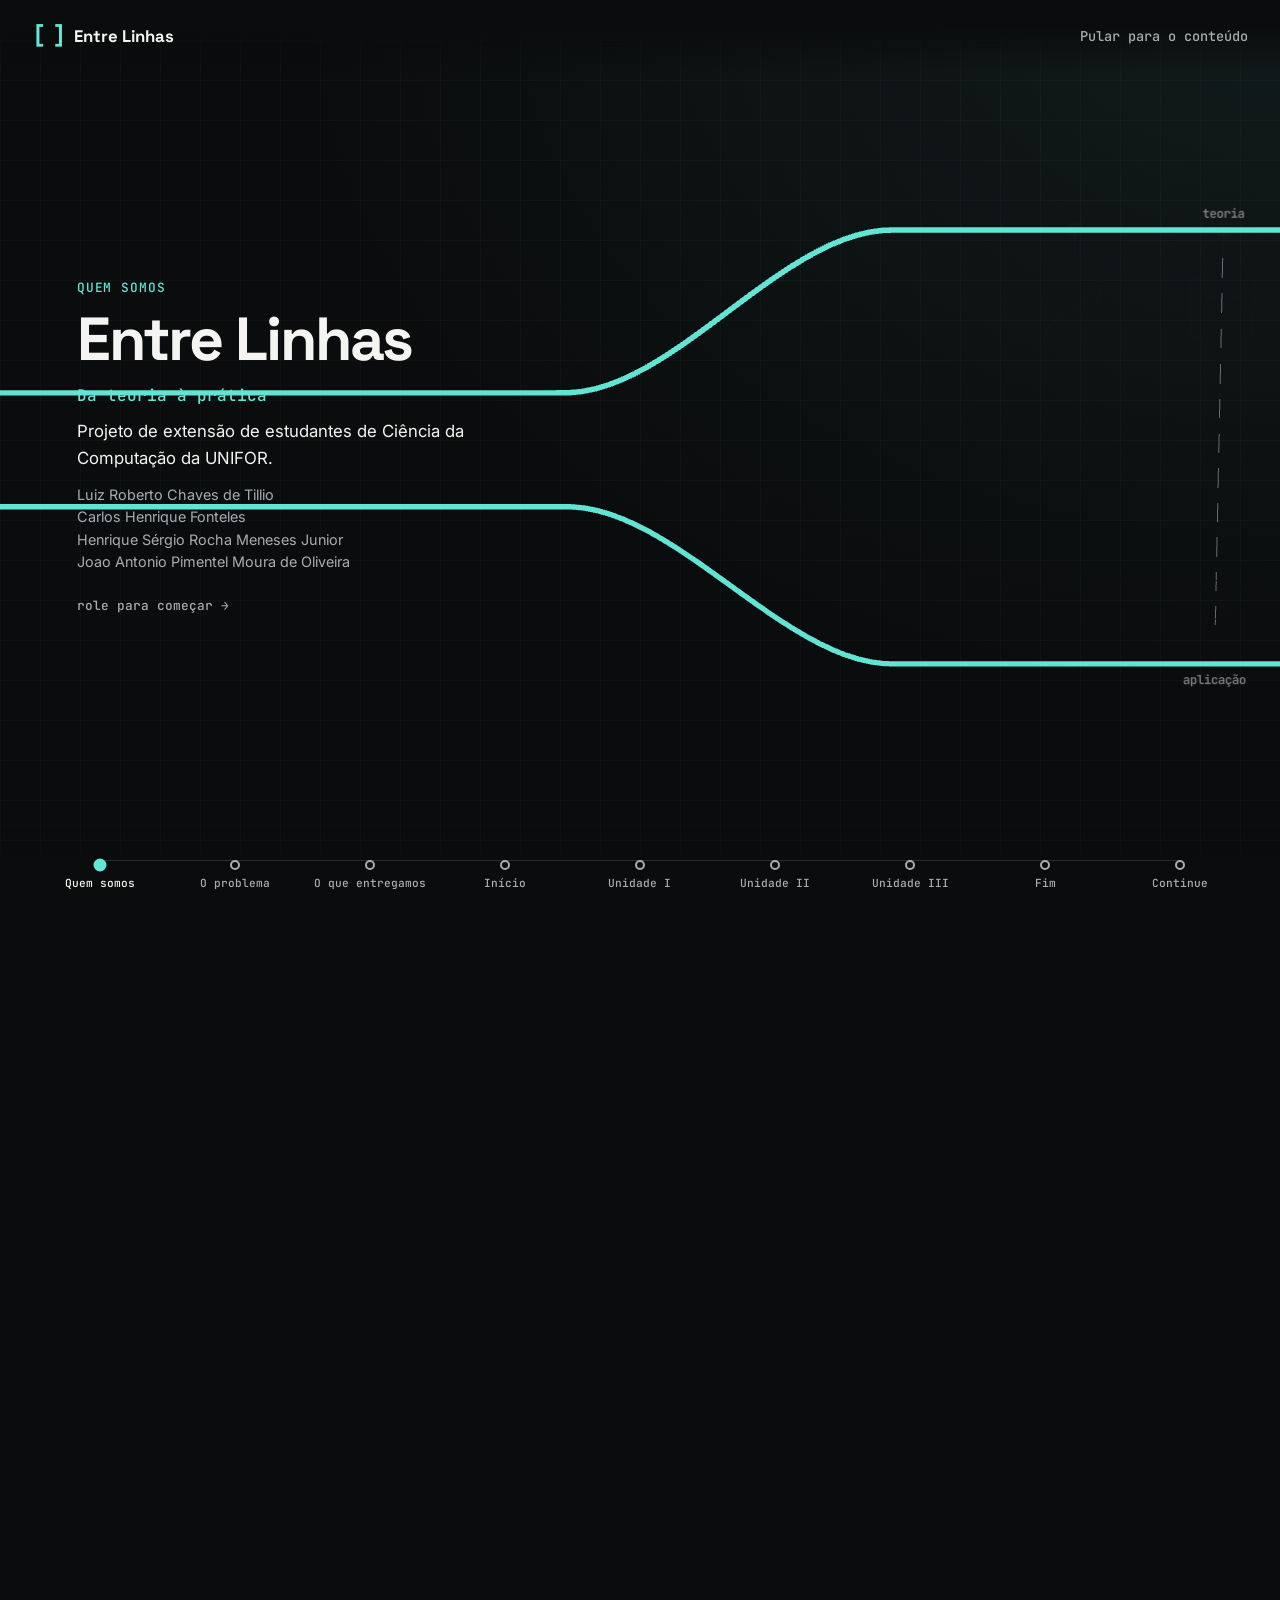
==== experiencia/index.html @ ae119506 "Experiência interativa em Three.js, com zoom por rolagem, e canal do YouTube" ====
<!doctype html>
<html lang="pt-BR">
<head>
<meta charset="utf-8"><meta name="viewport" content="width=device-width, initial-scale=1"><meta name="theme-color" content="#0b0c0d">
<title>Entre Linhas — Experiência</title>
<meta name="description" content="Uma viagem pelo Entre Linhas em 9 estações: o problema, o que entregamos e três casos de Álgebra Linear para mexer em 3D.">
<link rel="icon" href="data:image/svg+xml,%3Csvg xmlns='http://www.w3.org/2000/svg' viewBox='0 0 64 64'%3E%3Crect width='64' height='64' rx='12' fill='%230b0c0d'/%3E%3Cpath d='M24 15H16v34h8M40 15h8v34h-8' fill='none' stroke='%2363e6d5' stroke-width='5'/%3E%3C/svg%3E">
<link rel="preconnect" href="https://fonts.googleapis.com"><link rel="preconnect" href="https://fonts.gstatic.com" crossorigin>
<link rel="stylesheet" href="https://fonts.googleapis.com/css2?family=Inter:wght@400;500;600&family=JetBrains+Mono:wght@400;600&family=Space+Grotesk:wght@500;600;700&display=swap">
<link rel="stylesheet" href="experiencia.css">
<script type="module" src="experiencia.js"></script>
</head>
<body>
<header class="topo">
  <a class="marca" href="../"><span class="marca-simbolo" aria-hidden="true">[ ]</span><strong>Entre Linhas</strong></a>
  <a class="pular" href="#s8" data-estacao="8">Pular para o conteúdo</a>
</header>

<main class="trilha" id="trilha">
  <span class="parada" id="s0" style="top:0vh"></span>
  <span class="parada" id="s1" style="top:100vh"></span>
  <span class="subparada" style="top:200vh"></span>
  <span class="subparada" style="top:300vh"></span>
  <span class="subparada" style="top:400vh"></span>
  <span class="parada" id="s2" style="top:500vh"></span>
  <span class="subparada" style="top:600vh"></span>
  <span class="subparada" style="top:700vh"></span>
  <span class="subparada" style="top:800vh"></span>
  <span class="subparada" style="top:900vh"></span>
  <span class="parada" id="s3" style="top:1000vh"></span>
  <span class="parada" id="s4" style="top:1100vh"></span>
  <span class="subparada" style="top:1200vh"></span>
  <span class="subparada" style="top:1300vh"></span>
  <span class="subparada" style="top:1400vh"></span>
  <span class="parada" id="s5" style="top:1500vh"></span>
  <span class="subparada" style="top:1600vh"></span>
  <span class="subparada" style="top:1700vh"></span>
  <span class="subparada" style="top:1800vh"></span>
  <span class="parada" id="s6" style="top:1900vh"></span>
  <span class="subparada" style="top:2000vh"></span>
  <span class="subparada" style="top:2100vh"></span>
  <span class="subparada" style="top:2200vh"></span>
  <span class="parada" id="s7" style="top:2300vh"></span>
  <span class="parada" id="s8" style="top:2400vh"></span>

  <div class="palco" id="palco">
    <canvas id="cena" aria-hidden="true"></canvas>
    <div class="rotulos" id="rotulos" aria-hidden="true"></div>

    <!-- 0 · Quem somos -->
    <section class="estacao" data-i="0" aria-labelledby="t0" tabindex="-1">
      <div class="texto">
        <p class="eyebrow">Quem somos</p>
        <h1 id="t0">Entre Linhas</h1>
        <p class="assinatura">Da teoria à prática</p>
        <p>Projeto de extensão de estudantes de Ciência da Computação da UNIFOR.</p>
        <ul class="nomes">
          <li>Luiz Roberto Chaves de Tillio</li>
          <li>Carlos Henrique Fonteles</li>
          <li>Henrique Sérgio Rocha Meneses Junior</li>
          <li>Joao Antonio Pimentel Moura de Oliveira</li>
        </ul>
      </div>
      <div class="controles">
        <p class="dica">role para começar →</p>
      </div>
    </section>

    <!-- 1 · O problema -->
    <section class="estacao" data-i="1" aria-labelledby="t1" tabindex="-1">
      <div class="texto">
        <p class="eyebrow" id="p-eyebrow">O problema</p>
        <h2 id="t1">A teoria chega. A aplicação, nem sempre.</h2>
        <p id="p-corpo">A cadeira ensina vetores, matrizes e transformações com profundidade, mas quase não mostra onde isso aparece na Computação. Muita gente segue o curso sem fazer essa ligação.</p>
      </div>
      <div class="controles">
        <p class="dica" id="p-dica">role para entrar no problema →</p>
      </div>
    </section>

    <!-- 2 · O que entregamos -->
    <section class="estacao" data-i="2" aria-labelledby="t2" tabindex="-1">
      <div class="texto">
        <p class="eyebrow">O que entregamos</p>
        <h2 id="t2">Um material aberto para fechar essa lacuna.</h2>
        <ol class="entregas">
          <li>Documentação por unidade da ementa</li>
          <li>33 demonstrações interativas</li>
          <li>Quizzes e termômetro</li>
          <li>Aula presencial e aulas gravadas</li>
        </ol>
        <p class="selo">ODS 4 · Educação de Qualidade</p>
      </div>
    </section>

    <!-- 3 · Início -->
    <section class="estacao" data-i="3" aria-labelledby="t3" tabindex="-1">
      <div class="texto">
        <p class="eyebrow">Início</p>
        <h2 id="t3">Agora mexa você.</h2>
        <p>Três unidades da cadeira, três coisas que você usa todo dia. Arraste os objetos.</p>
      </div>
    </section>

    <!-- 4 · Unidade I -->
    <section class="estacao" data-i="4" aria-labelledby="t4" tabindex="-1">
      <div class="texto">
        <p class="eyebrow">Unidade I</p>
        <h2 id="t4">Três notas fiscais, três preços.</h2>
        <p>Sistemas lineares: cada nota é uma equação, cada equação é um plano. Onde os três se cruzam, está a resposta.</p>
      </div>
      <div class="controles">
        <ul class="equacoes" id="equacoes" aria-label="As três notas"></ul>
        <p class="leitura" id="leitura-sistema" aria-live="polite"></p>
        <div class="botoes">
          <button type="button" class="btn primario" id="repetir-nota">Repetir uma nota</button>
          <button type="button" class="btn" id="voltar-nota">Voltar</button>
        </div>
        <a class="link-seta" href="../#sistemas-lineares/demonstracoes">Ver a eliminação passo a passo →</a>
      </div>
    </section>

    <!-- 5 · Unidade II -->
    <section class="estacao" data-i="5" aria-labelledby="t5" tabindex="-1">
      <div class="texto">
        <p class="eyebrow">Unidade II</p>
        <h2 id="t5">Uma matriz move o mundo do jogo.</h2>
        <p>Transformações lineares: girar, esticar e inclinar são multiplicações por matriz.</p>
      </div>
      <div class="controles">
        <div class="deslizadores">
          <label class="deslizador"><span>girar</span><input type="range" id="girar" min="-180" max="180" step="5" value="30"><output id="girar-v" class="valor"></output></label>
          <label class="deslizador"><span>esticar</span><input type="range" id="esticar" min="0.5" max="2" step="0.1" value="1.5"><output id="esticar-v" class="valor"></output></label>
          <label class="deslizador"><span>inclinar</span><input type="range" id="inclinar" min="-1" max="1" step="0.1" value="0.4"><output id="inclinar-v" class="valor"></output></label>
        </div>
        <div class="leitura matriz" aria-live="polite"><span class="matriz-nome">M =</span><span class="matriz-corpo" id="matriz"></span></div>
        <a class="link-seta" href="../#computacao-grafica/demonstracoes">Ver em um jogo →</a>
      </div>
    </section>

    <!-- 6 · Unidade III -->
    <section class="estacao" data-i="6" aria-labelledby="t6" tabindex="-1">
      <div class="texto">
        <p class="eyebrow">Unidade III</p>
        <h2 id="t6">O autovetor que organiza a internet.</h2>
        <p>Autovetores e PageRank: a importância flui pelos links até estabilizar. Esse equilíbrio é um autovetor.</p>
      </div>
      <div class="controles">
        <p class="dica">toque em uma página: ela ganha um link</p>
        <div class="ranking" id="ranking" aria-label="Ranking das 5 páginas"></div>
        <p class="leitura pequena" id="leitura-rank" aria-live="polite"></p>
        <div class="botoes">
          <button type="button" class="btn" id="recomecar">Recomeçar</button>
          <a class="link-seta" href="../#autovalores/demonstracoes">Entender o autovetor →</a>
        </div>
      </div>
    </section>

    <!-- 7 · Fim -->
    <section class="estacao" data-i="7" aria-labelledby="t7" tabindex="-1">
      <div class="texto">
        <p class="eyebrow">Fim</p>
        <h2 id="t7">Tudo isso era Álgebra Linear.</h2>
        <p>Notas fiscais, jogos e buscadores. A mesma cadeira.</p>
        <ul class="selos">
          <li>Unidade I ✓</li>
          <li>Unidade II ✓</li>
          <li>Unidade III ✓</li>
        </ul>
      </div>
    </section>

    <!-- 8 · Continue -->
    <section class="estacao" data-i="8" aria-labelledby="t8" tabindex="-1">
      <div class="texto">
        <p class="eyebrow">Continue</p>
        <h2 id="t8">Qual é o seu ponto de partida?</h2>
        <a class="btn primario" href="../#diagnostico">Fazer o termômetro</a>
      </div>
      <div class="controles">
        <nav class="saidas" aria-label="Materiais do Entre Linhas">
          <div class="saida larga">
            <span class="saida-titulo">Documentação teórica</span>
            <span class="saida-links"><a href="../#vetores-matrizes">Unidade I</a><a href="../#produto-escalar">Unidade II</a><a href="../#autovalores">Unidade III</a></span>
          </div>
          <a class="saida" href="../#areas">Documentação prática</a>
          <a class="saida" href="../#areas/casos-reais">Casos reais</a>
          <a class="saida" href="../#sistemas-lineares/quiz">Quizzes por conteúdo</a>
          <a class="saida" href="https://www.youtube.com/@EntreLinhas314" target="_blank" rel="noopener noreferrer">Canal no YouTube <em>Aulas gravadas</em></a>
          <a class="saida" href="../#sobre">Quem somos</a>
        </nav>
      </div>
    </section>
  </div>
</main>

<nav class="barra" aria-label="Estações">
  <p class="barra-atual" id="barra-atual" aria-hidden="true">Quem somos</p>
  <ol class="barra-lista">
    <li><a href="#s0" data-estacao="0"><span class="ponto"></span><span class="rotulo-barra">Quem somos</span></a></li>
    <li><a href="#s1" data-estacao="1"><span class="ponto"></span><span class="rotulo-barra">O problema</span></a></li>
    <li><a href="#s2" data-estacao="2"><span class="ponto"></span><span class="rotulo-barra">O que entregamos</span></a></li>
    <li><a href="#s3" data-estacao="3"><span class="ponto"></span><span class="rotulo-barra">Início</span></a></li>
    <li><a href="#s4" data-estacao="4"><span class="ponto"></span><span class="rotulo-barra">Unidade I</span></a></li>
    <li><a href="#s5" data-estacao="5"><span class="ponto"></span><span class="rotulo-barra">Unidade II</span></a></li>
    <li><a href="#s6" data-estacao="6"><span class="ponto"></span><span class="rotulo-barra">Unidade III</span></a></li>
    <li><a href="#s7" data-estacao="7"><span class="ponto"></span><span class="rotulo-barra">Fim</span></a></li>
    <li><a href="#s8" data-estacao="8"><span class="ponto"></span><span class="rotulo-barra">Continue</span></a></li>
  </ol>
  <span class="barra-trilho" aria-hidden="true"><span class="barra-preenchida" id="barra-preenchida"></span></span>
</nav>
</body>
</html>
---- experiencia/experiencia.css ----
/* Experiência Entre Linhas: linha do tempo em 9 estações (ver EXPERIENCIA-SPEC.md) */
:root{
  --ink-950:#0b0c0d;--ink-900:#121416;--graphite:#2a2d30;--gray:#a8adb3;--paper:#f4f5f2;
  --cyan:#63e6d5;--blue:#5ea7ff;--violet:#9d7dff;
  --font-display:"Space Grotesk","Aptos",Arial,sans-serif;
  --font-body:"Inter","Aptos",Arial,sans-serif;
  --font-mono:"JetBrains Mono",Consolas,monospace;
  --topo:64px;--barra:80px;
  color-scheme:dark;
}
*{box-sizing:border-box}
html{background:var(--ink-950);scroll-snap-type:y proximity;scroll-behavior:smooth}
@media (prefers-reduced-motion:reduce){html{scroll-behavior:auto}}
body{margin:0;color:var(--paper);font:1rem/1.6 var(--font-body);background:var(--ink-950);-webkit-font-smoothing:antialiased}
a{color:var(--cyan);text-underline-offset:5px}
button,input{font:inherit}
button{cursor:pointer}
button:disabled{cursor:default;opacity:.45}
a,button,input{-webkit-tap-highlight-color:transparent}
a:focus-visible,button:focus-visible,input:focus-visible,.estacao:focus-visible{outline:3px solid var(--cyan);outline-offset:4px}
.estacao:focus{outline:none}
h1,h2{font-family:var(--font-display);font-weight:700;line-height:1.12;letter-spacing:-.035em;margin:0 0 12px}
h1{font-size:clamp(2.4rem,1.6rem + 3.5vw,3.8rem)}
h2{font-size:clamp(1.45rem,1.05rem + 1.9vw,2.4rem)}
p{margin:0 0 12px}
.eyebrow{font:500 .8rem/1.5 var(--font-mono);letter-spacing:.07em;text-transform:uppercase;color:var(--cyan);margin:0 0 8px}

/* ---------- Topo ---------- */
.topo{position:fixed;inset:0 0 auto 0;height:var(--topo);z-index:10;display:flex;align-items:center;justify-content:space-between;gap:16px;padding:0 16px;background:linear-gradient(var(--ink-950) 35%,rgba(11,12,13,0))}
.marca{display:flex;align-items:center;gap:8px;min-height:48px;text-decoration:none;color:var(--paper)}
.marca-simbolo{color:var(--cyan);font:700 1.5rem/1 var(--font-mono);letter-spacing:-.16em;padding-right:4px}
.marca strong{font:700 1.05rem var(--font-display)}
.pular{display:inline-flex;align-items:center;min-height:48px;font:500 .85rem var(--font-mono);color:var(--gray);text-decoration:none}
.pular:hover{color:var(--paper)}

/* ---------- Trilha e palco ---------- */
.trilha{position:relative;height:2500vh;height:calc(2400vh + 100dvh)}
.parada,.subparada{position:absolute;left:0;width:1px;height:1px;scroll-snap-align:start}
.palco{position:sticky;top:0;height:100vh;height:100dvh;overflow:hidden;
  background:
    linear-gradient(rgba(99,230,213,.03) 1px,transparent 1px),
    linear-gradient(90deg,rgba(99,230,213,.03) 1px,transparent 1px),
    radial-gradient(ellipse at top right,rgba(99,230,213,.065),transparent 55%),
    var(--ink-950);
  background-size:40px 40px,40px 40px,auto,auto}
#cena{position:absolute;inset:0;width:100%;height:100%;display:block;touch-action:pan-y;z-index:0}
.sem-3d #cena{display:none}
.arrastavel #cena{cursor:grab}
.arrastando #cena{cursor:grabbing}
.sobre-no #cena{cursor:pointer}

.rotulos{position:absolute;inset:0;pointer-events:none;z-index:1}
.sem-3d .rotulos{display:none}
.rotulo3d{position:absolute;left:0;top:0;font:500 .78rem/1 var(--font-mono);color:var(--gray);white-space:nowrap;will-change:transform;opacity:0}
.rotulo3d.forte{color:var(--paper);font-weight:600}

/* ---------- Estações ---------- */
.estacao{position:absolute;inset:0;z-index:2;display:flex;flex-direction:column;
  padding:calc(var(--topo) + 4px) 16px calc(var(--barra) + 12px);
  pointer-events:none;visibility:hidden;opacity:0}
.estacao:not(.ativa) *{pointer-events:none!important}
.estacao.ativa :is(a,button,input,label,.saida){pointer-events:auto}
.texto,.controles{max-width:460px;width:100%}
.texto p:not(.eyebrow):not(.assinatura):not(.selo){color:var(--paper);font-size:.98rem}
.controles{margin-top:auto;display:grid;gap:12px}
.assinatura{font:500 1rem var(--font-mono);color:var(--cyan)}
.nomes{list-style:none;margin:0;padding:0;color:var(--gray);font-size:.9rem;line-height:1.55}
.dica{font:500 .8rem var(--font-mono);color:var(--gray);margin:0}
.entregas{margin:0 0 12px;padding:0;list-style:none;counter-reset:e;display:grid;gap:8px}
.entregas li{counter-increment:e;display:flex;gap:12px;align-items:baseline}
.entregas li::before{content:"0" counter(e);font:600 .8rem var(--font-mono);color:var(--cyan)}
.selo,.selos li{display:inline-flex;align-items:center;min-height:32px;padding:4px 12px;border:1px solid var(--graphite);border-radius:999px;background:var(--ink-900);font:500 .8rem var(--font-mono);color:var(--paper);margin:0}
.selos{list-style:none;margin:8px 0 0;padding:0;display:flex;flex-wrap:wrap;gap:8px}
.selos li{border-color:rgba(99,230,213,.45)}

/* Botões */
.btn{min-height:48px;padding:10px 18px;border:1px solid var(--graphite);border-radius:12px;display:inline-flex;align-items:center;justify-content:center;gap:8px;font-weight:600;font-size:.95rem;text-decoration:none;line-height:1.3;color:var(--paper);background:var(--ink-900)}
.btn:hover:not(:disabled){border-color:var(--gray)}
.btn.primario{color:var(--ink-950);background:var(--cyan);border-color:var(--cyan)}
.btn.primario:hover:not(:disabled){filter:brightness(1.08)}
.botoes{display:flex;flex-wrap:wrap;gap:8px;align-items:center}
.link-seta{display:inline-flex;align-items:center;min-height:48px;font-weight:500;font-size:.95rem}

/* Leituras */
.leitura{font:500 .88rem/1.5 var(--font-mono);color:var(--paper);margin:0;padding:8px 12px;border:1px solid var(--graphite);border-radius:12px;background:rgba(18,20,22,.86)}
.leitura.pequena{font-size:.78rem;color:var(--gray);padding:0;border:0;background:none}
.leitura .ok{color:var(--cyan)}
.leitura .falta{color:var(--violet)}
.equacoes{list-style:none;margin:0;padding:0;display:grid;gap:2px;font:500 .8rem/1.5 var(--font-mono);color:var(--gray)}
.equacoes li{display:flex;gap:8px;align-items:center}
.equacoes i{display:inline-block;width:10px;height:10px;border-radius:3px;flex:none}
.equacoes .mudou{color:var(--paper)}

/* Estação 5: deslizadores e matriz */
.deslizadores{display:grid;gap:0}
.deslizador{display:grid;grid-template-columns:72px 1fr 52px;align-items:center;gap:8px;font:500 .8rem var(--font-mono);color:var(--gray)}
.valor{text-align:right;color:var(--paper)}
input[type=range]{-webkit-appearance:none;appearance:none;width:100%;min-width:0;height:48px;margin:0;background:transparent;cursor:pointer;touch-action:pan-y}
input[type=range]::-webkit-slider-runnable-track{height:4px;border-radius:2px;background:var(--graphite)}
input[type=range]::-webkit-slider-thumb{-webkit-appearance:none;appearance:none;width:24px;height:24px;margin-top:-10px;border-radius:50%;background:var(--cyan);border:4px solid var(--ink-950);box-shadow:0 0 0 1px var(--cyan)}
input[type=range]::-moz-range-track{height:4px;border-radius:2px;background:var(--graphite)}
input[type=range]::-moz-range-thumb{width:16px;height:16px;border-radius:50%;background:var(--cyan);border:4px solid var(--ink-950)}
.matriz{display:flex;align-items:center;gap:12px;justify-self:start}
.matriz-nome{color:var(--gray)}
.matriz-corpo{display:grid;grid-template-columns:auto auto;column-gap:16px;padding:2px 10px;border-left:2px solid var(--paper);border-right:2px solid var(--paper);border-radius:4px;text-align:right}
.matriz-corpo .c1{color:var(--cyan)}
.matriz-corpo .c2{color:var(--blue)}

/* Estação 6: ranking */
.ranking{display:grid;grid-template-columns:repeat(5,minmax(0,1fr));gap:6px}
.pagina{min-height:56px;padding:4px 2px;border:1px solid var(--graphite);border-radius:12px;background:rgba(18,20,22,.9);color:var(--paper);display:grid;place-items:center;gap:0;line-height:1.15;font-family:var(--font-mono)}
.pagina:hover{border-color:var(--gray)}
.pagina .pos{font-size:.68rem;color:var(--gray)}
.pagina .nome{font-weight:600;font-size:.95rem}
.pagina .pct{font-size:.78rem;color:var(--cyan)}
.pagina.nova{border-color:var(--cyan)}

/* Estação 8: saídas */
.texto .btn.primario{margin-top:8px}
.saidas{display:grid;grid-template-columns:1fr 1fr;gap:8px}
.saida{min-height:48px;padding:8px 12px;border:1px solid var(--graphite);border-radius:12px;background:rgba(18,20,22,.9);color:var(--paper);text-decoration:none;font-size:.88rem;font-weight:500;display:flex;flex-direction:column;justify-content:center;line-height:1.3}
a.saida:hover{border-color:var(--cyan)}
.saida em{font-style:normal;font:500 .72rem var(--font-mono);color:var(--gray)}
.saida.larga{grid-column:1 / -1;gap:4px}
.saida-titulo{font-size:.78rem;color:var(--gray);font-family:var(--font-mono)}
.saida-links{display:flex;gap:16px;flex-wrap:wrap}
.saida-links a{display:inline-flex;align-items:center;min-height:40px;font-weight:600}

/* ---------- Barra de progresso ---------- */
.barra{position:fixed;inset:auto 0 0 0;height:var(--barra);z-index:10;padding:0 16px 4px;display:flex;flex-direction:column;justify-content:flex-end;background:linear-gradient(rgba(11,12,13,0),var(--ink-950) 55%)}
.barra-atual{margin:0 0 0;font:500 .75rem var(--font-mono);color:var(--cyan);text-align:center;letter-spacing:.05em;text-transform:uppercase}
.barra-lista{position:relative;z-index:1;list-style:none;margin:0;padding:0;display:flex}
.barra-lista li{flex:1;min-width:0}
.barra-lista a{display:flex;flex-direction:column;align-items:center;justify-content:center;gap:6px;min-height:48px;text-decoration:none;color:var(--gray)}
.ponto{width:10px;height:10px;border-radius:50%;background:var(--ink-950);border:2px solid var(--gray);transition:transform .2s,background .2s,border-color .2s}
.barra-lista a[aria-current] .ponto{background:var(--cyan);border-color:var(--cyan);transform:scale(1.3)}
.barra-lista a:hover .ponto{border-color:var(--paper)}
.rotulo-barra{display:none;font:500 .7rem var(--font-mono);white-space:nowrap;overflow:hidden;text-overflow:ellipsis;max-width:100%}
.barra-lista a[aria-current] .rotulo-barra{color:var(--paper)}
.barra-trilho{position:absolute;left:calc(16px + (100% - 32px) / 18);right:calc(16px + (100% - 32px) / 18);bottom:calc(4px + 24px);height:1px;background:var(--graphite)}
.barra-preenchida{position:absolute;inset:0 auto 0 0;width:0;background:var(--cyan)}

/* ---------- Desktop ---------- */
@media (min-width:900px){
  :root{--topo:72px;--barra:72px}
  .topo{padding:0 32px}
  .estacao{justify-content:center;padding:calc(var(--topo) + 16px) 32px calc(var(--barra) + 24px) clamp(32px,6vw,96px)}
  .controles{margin-top:24px}
  .texto p:not(.eyebrow):not(.assinatura):not(.selo){font-size:1.05rem}
  .barra{padding:0 32px 4px}
  .barra-atual{display:none}
  .rotulo-barra{display:block}
  .barra-trilho{left:calc(32px + (100% - 64px) / 18);right:calc(32px + (100% - 64px) / 18);bottom:calc(4px + 35px)}
  .barra-lista a{justify-content:flex-start;padding-top:12px}
}
@media (max-height:700px) and (max-width:899px){
  .nomes{font-size:.82rem}
  .texto p:not(.eyebrow):not(.assinatura):not(.selo){font-size:.92rem;margin-bottom:8px}
  h2{font-size:1.35rem}
  .equacoes{display:none}
}
@media (prefers-reduced-motion:reduce){
  .ponto{transition:none}
}

[hidden]{display:none!important}

/* Passos internos de uma estação (zoom por rolagem) */
.estacao[data-fase="visao"] .so-passo,.estacao:is([data-fase="dentro"],[data-fase="fim"]) .so-visao{display:none}
.estacao.unidade:not([data-fase="fim"]) .controles>:not(.dica-passo){display:none}
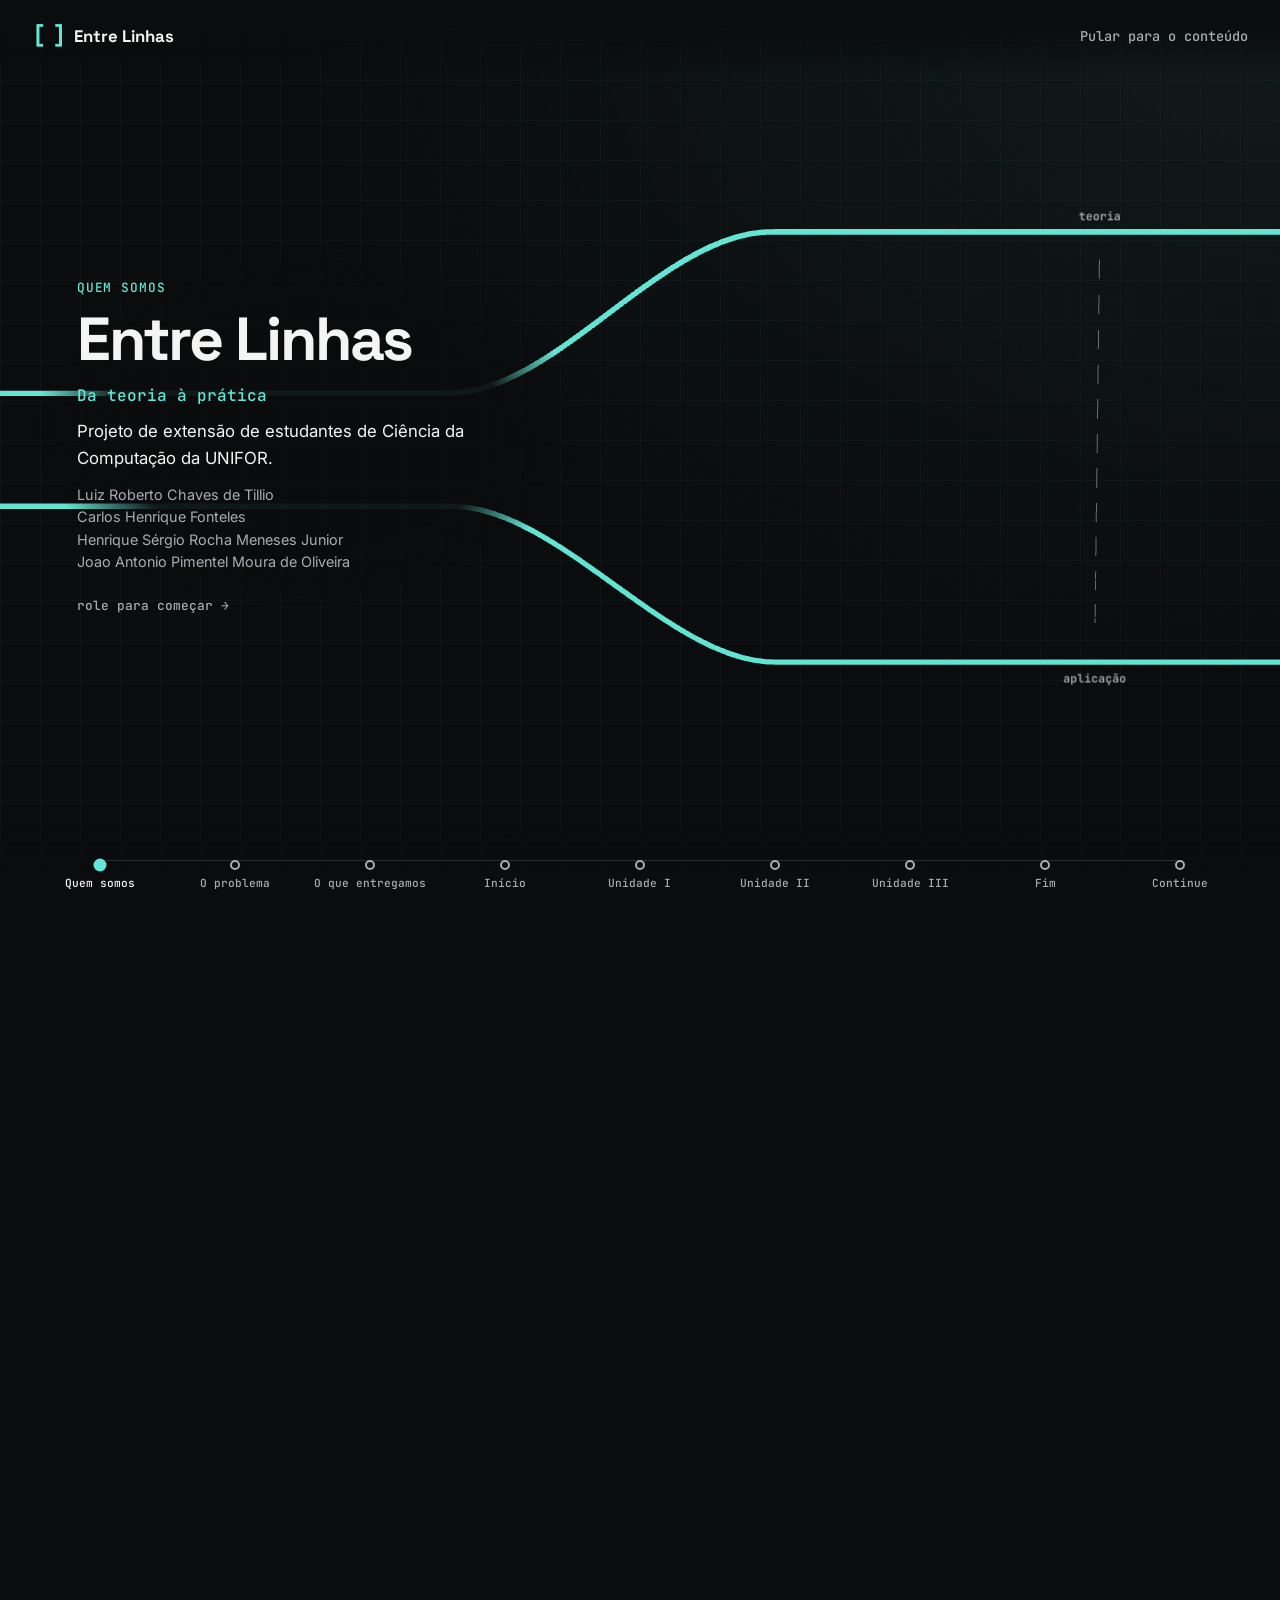
==== commit 67192813: "Experiência: casos reais nas unidades (Netflix, Instagram, Google) com ilustração interativa" ====
--- a/experiencia/index.html
+++ b/experiencia/index.html
@@ -31,17 +31,14 @@
   <span class="parada" id="s4" style="top:1100vh"></span>
   <span class="subparada" style="top:1200vh"></span>
   <span class="subparada" style="top:1300vh"></span>
-  <span class="subparada" style="top:1400vh"></span>
-  <span class="parada" id="s5" style="top:1500vh"></span>
+  <span class="parada" id="s5" style="top:1400vh"></span>
+  <span class="subparada" style="top:1500vh"></span>
   <span class="subparada" style="top:1600vh"></span>
-  <span class="subparada" style="top:1700vh"></span>
+  <span class="parada" id="s6" style="top:1700vh"></span>
   <span class="subparada" style="top:1800vh"></span>
-  <span class="parada" id="s6" style="top:1900vh"></span>
-  <span class="subparada" style="top:2000vh"></span>
-  <span class="subparada" style="top:2100vh"></span>
-  <span class="subparada" style="top:2200vh"></span>
-  <span class="parada" id="s7" style="top:2300vh"></span>
-  <span class="parada" id="s8" style="top:2400vh"></span>
+  <span class="subparada" style="top:1900vh"></span>
+  <span class="parada" id="s7" style="top:2000vh"></span>
+  <span class="parada" id="s8" style="top:2100vh"></span>
 
   <div class="palco" id="palco">
     <canvas id="cena" aria-hidden="true"></canvas>
@@ -98,52 +95,52 @@
       <div class="texto">
         <p class="eyebrow">Início</p>
         <h2 id="t3">Agora mexa você.</h2>
-        <p>Três unidades da cadeira, três coisas que você usa todo dia. Arraste os objetos.</p>
+        <p>Três unidades da cadeira, três produtos que você usa todo dia: Netflix, Instagram e Google.</p>
       </div>
     </section>
 
     <!-- 4 · Unidade I -->
     <section class="estacao" data-i="4" aria-labelledby="t4" tabindex="-1">
       <div class="texto">
-        <p class="eyebrow">Unidade I</p>
-        <h2 id="t4">Três notas fiscais, três preços.</h2>
-        <p>Sistemas lineares: cada nota é uma equação, cada equação é um plano. Onde os três se cruzam, está a resposta.</p>
-      </div>
-      <div class="controles">
-        <ul class="equacoes" id="equacoes" aria-label="As três notas"></ul>
-        <p class="leitura" id="leitura-sistema" aria-live="polite"></p>
-        <div class="botoes">
-          <button type="button" class="btn primario" id="repetir-nota">Repetir uma nota</button>
-          <button type="button" class="btn" id="voltar-nota">Voltar</button>
-        </div>
-        <a class="link-seta" href="../#sistemas-lineares/demonstracoes">Ver a eliminação passo a passo →</a>
+        <p class="eyebrow">Unidade I · caso real: Netflix</p>
+        <h2 id="t4">Como a Netflix adivinha a nota que você daria?</h2>
+        <p>Em 2009 ela pagou US$ 1 milhão à equipe que melhorou essa previsão em 10%. Uma das ideias centrais cabe em uma matriz.</p>
+      </div>
+      <div class="controles">
+        <div class="notas" id="notas" role="group" aria-label="Suas notas"></div>
+        <p class="leitura" id="leitura-notas" aria-live="polite"></p>
+        <div class="botoes links">
+          <a class="link-seta" href="../#regressao-linear">Ver mínimos quadrados →</a>
+          <a class="fonte" href="https://ieeexplore.ieee.org/document/5197422" target="_blank" rel="noopener noreferrer">fonte: equipe vencedora, 2009</a>
+        </div>
       </div>
     </section>
 
     <!-- 5 · Unidade II -->
     <section class="estacao" data-i="5" aria-labelledby="t5" tabindex="-1">
       <div class="texto">
-        <p class="eyebrow">Unidade II</p>
-        <h2 id="t5">Uma matriz move o mundo do jogo.</h2>
-        <p>Transformações lineares: girar, esticar e inclinar são multiplicações por matriz.</p>
+        <p class="eyebrow">Unidade II · caso real: Instagram</p>
+        <h2 id="t5">Por que o Explorar mostra contas que você nem segue?</h2>
+        <p>Em 2019 a engenharia do Instagram explicou a base: cada conta vira um vetor, e o sistema procura os vetores vizinhos dos que você curte.</p>
       </div>
       <div class="controles">
         <div class="deslizadores">
-          <label class="deslizador"><span>girar</span><input type="range" id="girar" min="-180" max="180" step="5" value="30"><output id="girar-v" class="valor"></output></label>
-          <label class="deslizador"><span>esticar</span><input type="range" id="esticar" min="0.5" max="2" step="0.1" value="1.5"><output id="esticar-v" class="valor"></output></label>
-          <label class="deslizador"><span>inclinar</span><input type="range" id="inclinar" min="-1" max="1" step="0.1" value="0.4"><output id="inclinar-v" class="valor"></output></label>
-        </div>
-        <div class="leitura matriz" aria-live="polite"><span class="matriz-nome">M =</span><span class="matriz-corpo" id="matriz"></span></div>
-        <a class="link-seta" href="../#computacao-grafica/demonstracoes">Ver em um jogo →</a>
+          <label class="deslizador"><span>seu gosto</span><input type="range" id="gosto" min="0" max="90" step="1" value="25" aria-describedby="gosto-v"><output id="gosto-v" class="valor"></output></label>
+        </div>
+        <p class="leitura" id="leitura-explorar" aria-live="polite"></p>
+        <div class="botoes links">
+          <a class="link-seta" href="../#produto-escalar">Ver produto escalar →</a>
+          <a class="fonte" href="https://ai.meta.com/blog/powered-by-ai-instagrams-explore-recommender-system/" target="_blank" rel="noopener noreferrer">fonte: Meta AI, 2019</a>
+        </div>
       </div>
     </section>
 
     <!-- 6 · Unidade III -->
     <section class="estacao" data-i="6" aria-labelledby="t6" tabindex="-1">
       <div class="texto">
-        <p class="eyebrow">Unidade III</p>
-        <h2 id="t6">O autovetor que organiza a internet.</h2>
-        <p>Autovetores e PageRank: a importância flui pelos links até estabilizar. Esse equilíbrio é um autovetor.</p>
+        <p class="eyebrow">Unidade III · caso real: Google</p>
+        <h2 id="t6">Como o Google decide quem aparece primeiro?</h2>
+        <p>Em 1998 dois estudantes propuseram medir a importância de uma página pelos links que ela recebe. Chamaram de PageRank.</p>
       </div>
       <div class="controles">
         <p class="dica">toque em uma página: ela ganha um link</p>
@@ -152,6 +149,7 @@
         <div class="botoes">
           <button type="button" class="btn" id="recomecar">Recomeçar</button>
           <a class="link-seta" href="../#autovalores/demonstracoes">Entender o autovetor →</a>
+          <a class="fonte" href="http://infolab.stanford.edu/~backrub/google.html" target="_blank" rel="noopener noreferrer">fonte: Brin e Page, 1998</a>
         </div>
       </div>
     </section>
@@ -161,7 +159,7 @@
       <div class="texto">
         <p class="eyebrow">Fim</p>
         <h2 id="t7">Tudo isso era Álgebra Linear.</h2>
-        <p>Notas fiscais, jogos e buscadores. A mesma cadeira.</p>
+        <p>Netflix, Instagram e Google. A mesma cadeira.</p>
         <ul class="selos">
           <li>Unidade I ✓</li>
           <li>Unidade II ✓</li>
--- a/experiencia/experiencia.css
+++ b/experiencia/experiencia.css
@@ -34,7 +34,7 @@
 .pular:hover{color:var(--paper)}
 
 /* ---------- Trilha e palco ---------- */
-.trilha{position:relative;height:2500vh;height:calc(2400vh + 100dvh)}
+.trilha{position:relative;height:2200vh;height:calc(2100vh + 100dvh)}
 .parada,.subparada{position:absolute;left:0;width:1px;height:1px;scroll-snap-align:start}
 .palco{position:sticky;top:0;height:100vh;height:100dvh;overflow:hidden;
   background:
@@ -167,4 +167,25 @@
 
 /* Passos internos de uma estação (zoom por rolagem) */
 .estacao[data-fase="visao"] .so-passo,.estacao:is([data-fase="dentro"],[data-fase="fim"]) .so-visao{display:none}
-.estacao.unidade:not([data-fase="fim"]) .controles>:not(.dica-passo){display:none}
+.estacao.unidade[data-fase="visao"] .controles>:not(.dica-passo){display:none}
+
+/* Véu atrás do texto: a cena 3D nunca passa por cima da leitura */
+.texto{position:relative;isolation:isolate}
+.texto::before{content:"";position:absolute;z-index:-1;inset:-120px -16px -28px;pointer-events:none;
+  background:linear-gradient(rgba(11,12,13,.96) calc(100% - 28px),rgba(11,12,13,0))}
+@media (min-width:900px){
+  .texto::before{inset:-32px -40px;border-radius:24px;background:radial-gradient(closest-side,rgba(11,12,13,.94) 72%,rgba(11,12,13,0))}
+}
+
+/* Unidade I: suas notas */
+.notas{display:grid;grid-template-columns:repeat(3,minmax(0,1fr));gap:6px}
+.nota{display:grid;grid-template-columns:34px minmax(0,1fr) 34px;overflow:hidden;align-items:center;border:1px solid var(--graphite);border-radius:12px;background:rgba(18,20,22,.9);min-height:56px}
+.nota button{height:100%;min-height:48px;border:0;background:none;color:var(--cyan);font:600 1.2rem var(--font-mono);cursor:pointer;border-radius:12px}
+.nota button:disabled{color:var(--graphite);cursor:default}
+.nota span{text-align:center;font:500 .72rem/1.25 var(--font-mono);color:var(--gray)}
+.nota b{display:block;font-size:1rem;color:var(--paper)}
+.leitura .previsto{color:var(--violet)}
+.fonte{font:500 .72rem var(--font-mono);color:var(--gray);min-height:48px;display:inline-flex;align-items:center}
+.estacao.unidade[data-fase="dentro"] .controles>.links{display:none}
+.botoes.links{gap:4px 20px}
+.rotulo3d{font-size:.72rem}
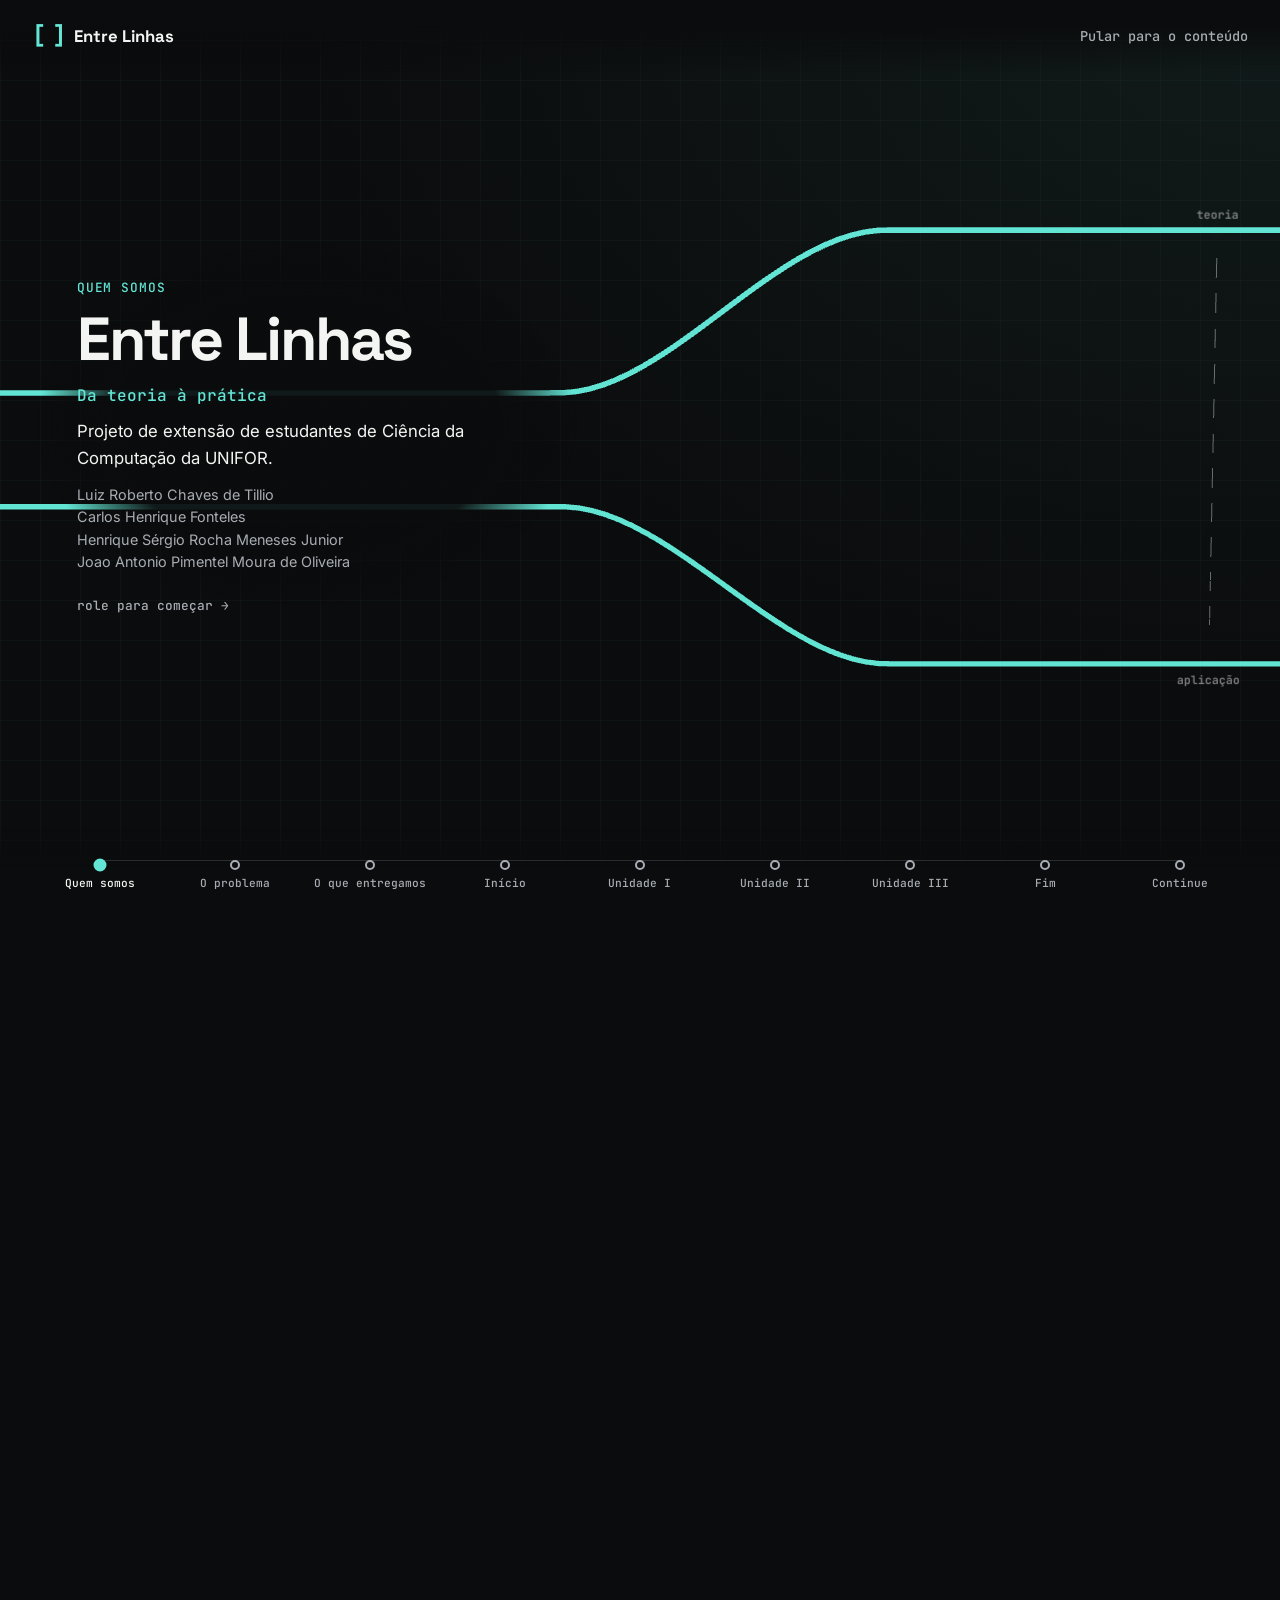
==== commit b6c5fc07: "Experiência: Netflix como tabela de notas explicada em três passos" ====
--- a/experiencia/index.html
+++ b/experiencia/index.html
@@ -31,14 +31,16 @@
   <span class="parada" id="s4" style="top:1100vh"></span>
   <span class="subparada" style="top:1200vh"></span>
   <span class="subparada" style="top:1300vh"></span>
-  <span class="parada" id="s5" style="top:1400vh"></span>
+  <span class="subparada" style="top:1400vh"></span>
   <span class="subparada" style="top:1500vh"></span>
-  <span class="subparada" style="top:1600vh"></span>
-  <span class="parada" id="s6" style="top:1700vh"></span>
+  <span class="parada" id="s5" style="top:1600vh"></span>
+  <span class="subparada" style="top:1700vh"></span>
   <span class="subparada" style="top:1800vh"></span>
-  <span class="subparada" style="top:1900vh"></span>
-  <span class="parada" id="s7" style="top:2000vh"></span>
-  <span class="parada" id="s8" style="top:2100vh"></span>
+  <span class="parada" id="s6" style="top:1900vh"></span>
+  <span class="subparada" style="top:2000vh"></span>
+  <span class="subparada" style="top:2100vh"></span>
+  <span class="parada" id="s7" style="top:2200vh"></span>
+  <span class="parada" id="s8" style="top:2300vh"></span>
 
   <div class="palco" id="palco">
     <canvas id="cena" aria-hidden="true"></canvas>
--- a/experiencia/experiencia.css
+++ b/experiencia/experiencia.css
@@ -34,7 +34,7 @@
 .pular:hover{color:var(--paper)}
 
 /* ---------- Trilha e palco ---------- */
-.trilha{position:relative;height:2200vh;height:calc(2100vh + 100dvh)}
+.trilha{position:relative;height:2400vh;height:calc(2300vh + 100dvh)}
 .parada,.subparada{position:absolute;left:0;width:1px;height:1px;scroll-snap-align:start}
 .palco{position:sticky;top:0;height:100vh;height:100dvh;overflow:hidden;
   background:
@@ -189,3 +189,8 @@
 .estacao.unidade[data-fase="dentro"] .controles>.links{display:none}
 .botoes.links{gap:4px 20px}
 .rotulo3d{font-size:.72rem}
+/* Unidade I: os controles só entram quando a tabela já foi explicada */
+.estacao[data-i="4"]:is([data-passo="1"],[data-passo="2"]) .controles>:not(.dica-passo){display:none}
+.rotulo3d.celula{font-size:.86rem;font-weight:600;color:var(--paper)}
+.rotulo3d{user-select:none;-webkit-user-select:none;pointer-events:none}
+.rotulo3d.mini{font-size:.62rem;letter-spacing:-.02em}
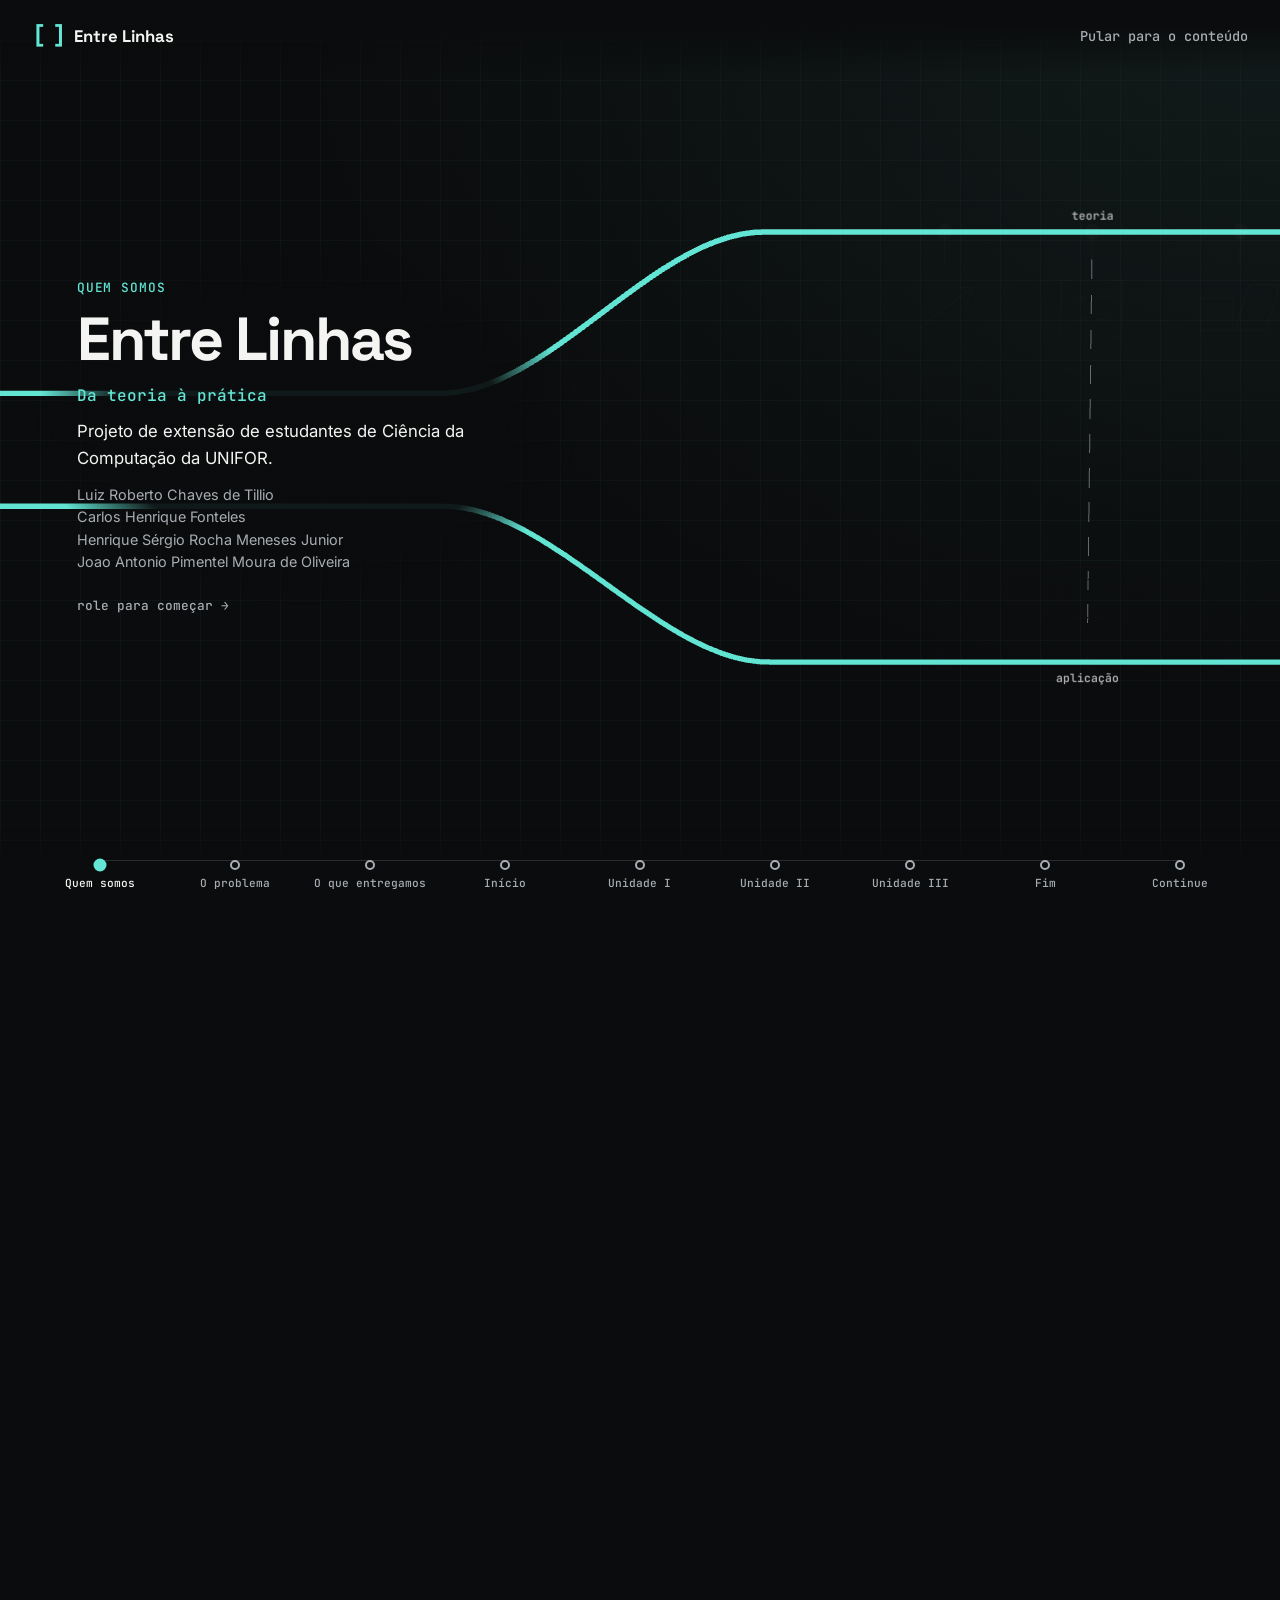
==== commit f0884ddd: "Experiência: Instagram e Google explicados em três passos" ====
--- a/experiencia/index.html
+++ b/experiencia/index.html
@@ -36,11 +36,15 @@
   <span class="parada" id="s5" style="top:1600vh"></span>
   <span class="subparada" style="top:1700vh"></span>
   <span class="subparada" style="top:1800vh"></span>
-  <span class="parada" id="s6" style="top:1900vh"></span>
+  <span class="subparada" style="top:1900vh"></span>
   <span class="subparada" style="top:2000vh"></span>
-  <span class="subparada" style="top:2100vh"></span>
-  <span class="parada" id="s7" style="top:2200vh"></span>
-  <span class="parada" id="s8" style="top:2300vh"></span>
+  <span class="parada" id="s6" style="top:2100vh"></span>
+  <span class="subparada" style="top:2200vh"></span>
+  <span class="subparada" style="top:2300vh"></span>
+  <span class="subparada" style="top:2400vh"></span>
+  <span class="subparada" style="top:2500vh"></span>
+  <span class="parada" id="s7" style="top:2600vh"></span>
+  <span class="parada" id="s8" style="top:2700vh"></span>
 
   <div class="palco" id="palco">
     <canvas id="cena" aria-hidden="true"></canvas>
--- a/experiencia/experiencia.css
+++ b/experiencia/experiencia.css
@@ -34,7 +34,7 @@
 .pular:hover{color:var(--paper)}
 
 /* ---------- Trilha e palco ---------- */
-.trilha{position:relative;height:2400vh;height:calc(2300vh + 100dvh)}
+.trilha{position:relative;height:2800vh;height:calc(2700vh + 100dvh)}
 .parada,.subparada{position:absolute;left:0;width:1px;height:1px;scroll-snap-align:start}
 .palco{position:sticky;top:0;height:100vh;height:100dvh;overflow:hidden;
   background:
@@ -190,7 +190,7 @@
 .botoes.links{gap:4px 20px}
 .rotulo3d{font-size:.72rem}
 /* Unidade I: os controles só entram quando a tabela já foi explicada */
-.estacao[data-i="4"]:is([data-passo="1"],[data-passo="2"]) .controles>:not(.dica-passo){display:none}
+.estacao.unidade:is([data-passo="1"],[data-passo="2"]) .controles>:not(.dica-passo){display:none}
 .rotulo3d.celula{font-size:.86rem;font-weight:600;color:var(--paper)}
 .rotulo3d{user-select:none;-webkit-user-select:none;pointer-events:none}
 .rotulo3d.mini{font-size:.62rem;letter-spacing:-.02em}
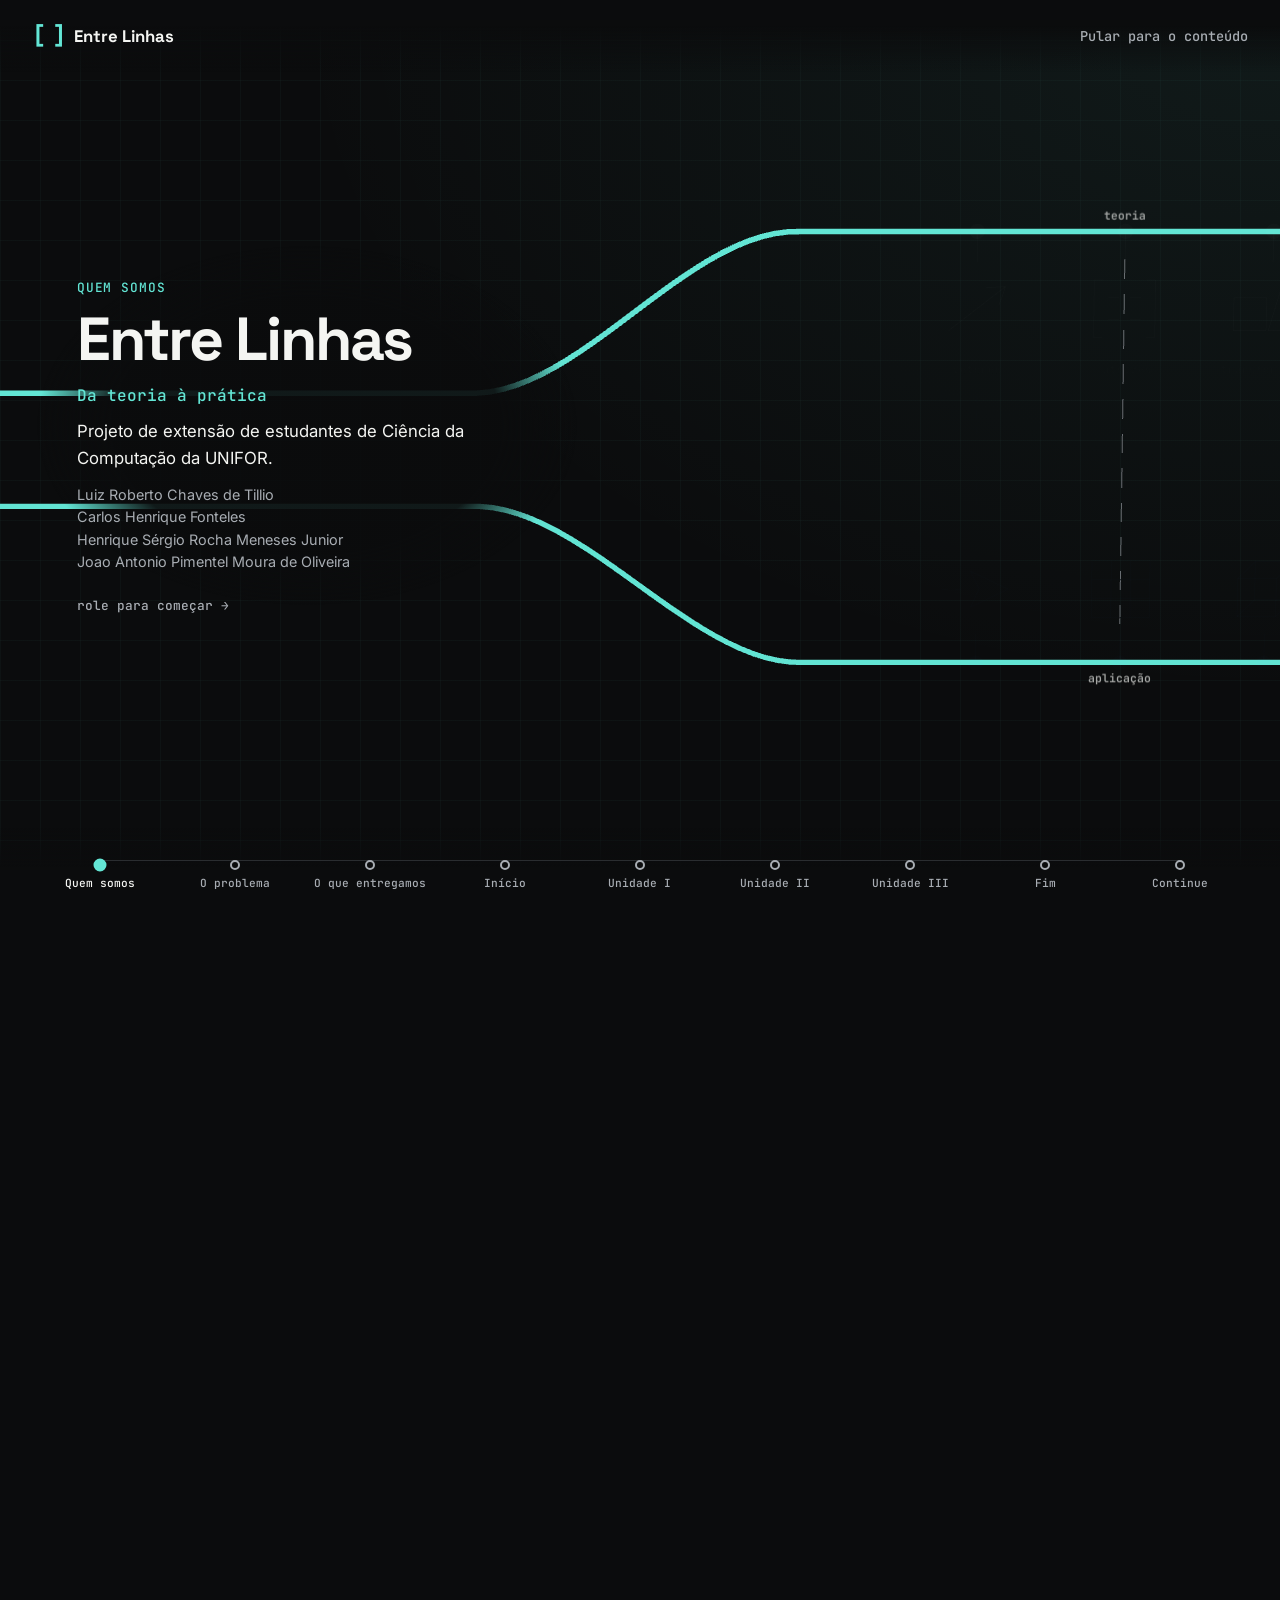
==== commit e9cbeb08: "Site enxuto: menos texto, sem repetições; home com faixa em loop e título ao lado da marca" ====
--- a/experiencia/index.html
+++ b/experiencia/index.html
@@ -74,7 +74,7 @@
       <div class="texto">
         <p class="eyebrow" id="p-eyebrow">O problema</p>
         <h2 id="t1">A teoria chega. A aplicação, nem sempre.</h2>
-        <p id="p-corpo">A cadeira ensina vetores, matrizes e transformações com profundidade, mas quase não mostra onde isso aparece na Computação. Muita gente segue o curso sem fazer essa ligação.</p>
+        <p id="p-corpo">A cadeira ensina a teoria com profundidade, mas quase não mostra onde ela aparece na Computação.</p>
       </div>
       <div class="controles">
         <p class="dica" id="p-dica">role para entrar no problema →</p>
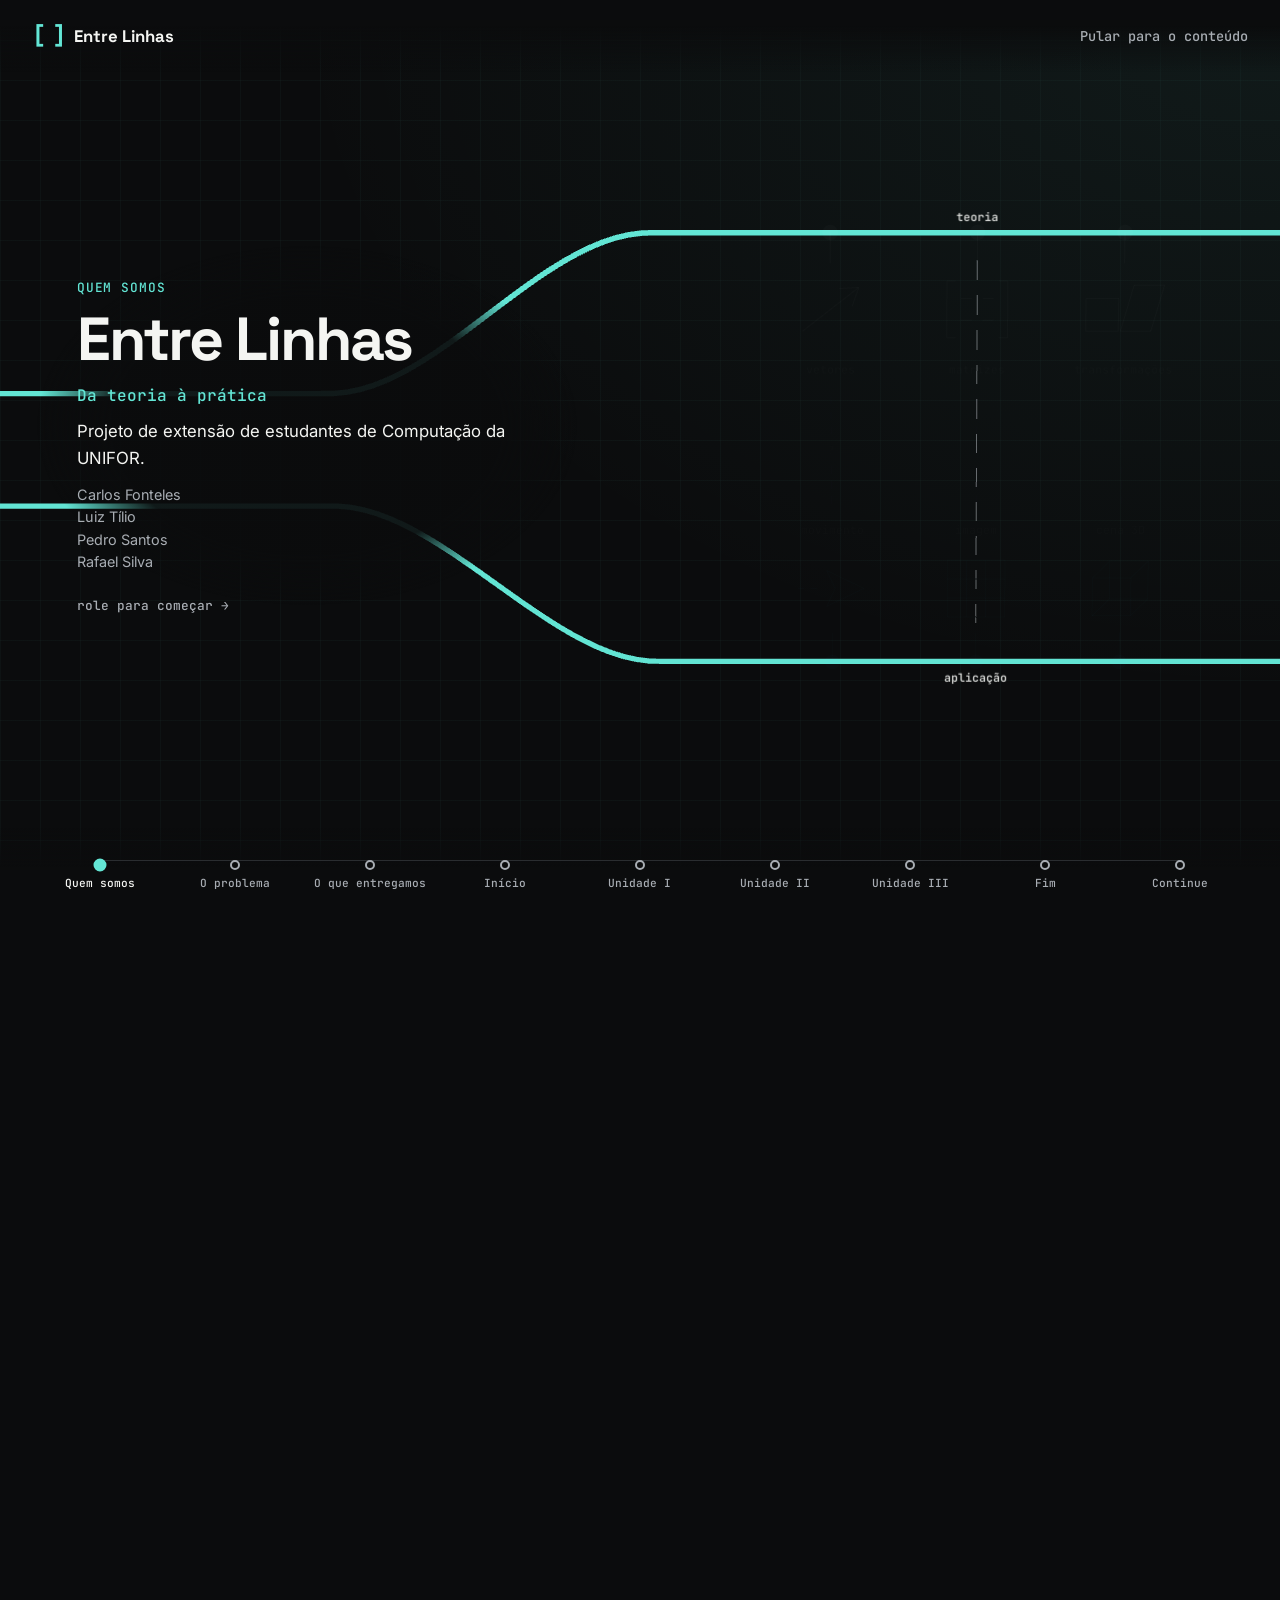
==== commit d4fd8b58: "Quem somos e experiência: nomes novos da equipe" ====
--- a/experiencia/index.html
+++ b/experiencia/index.html
@@ -56,12 +56,12 @@
         <p class="eyebrow">Quem somos</p>
         <h1 id="t0">Entre Linhas</h1>
         <p class="assinatura">Da teoria à prática</p>
-        <p>Projeto de extensão de estudantes de Ciência da Computação da UNIFOR.</p>
+        <p>Projeto de extensão de estudantes de Computação da UNIFOR.</p>
         <ul class="nomes">
-          <li>Luiz Roberto Chaves de Tillio</li>
-          <li>Carlos Henrique Fonteles</li>
-          <li>Henrique Sérgio Rocha Meneses Junior</li>
-          <li>Joao Antonio Pimentel Moura de Oliveira</li>
+          <li>Carlos Fonteles</li>
+          <li>Luiz Tílio</li>
+          <li>Pedro Santos</li>
+          <li>Rafael Silva</li>
         </ul>
       </div>
       <div class="controles">
